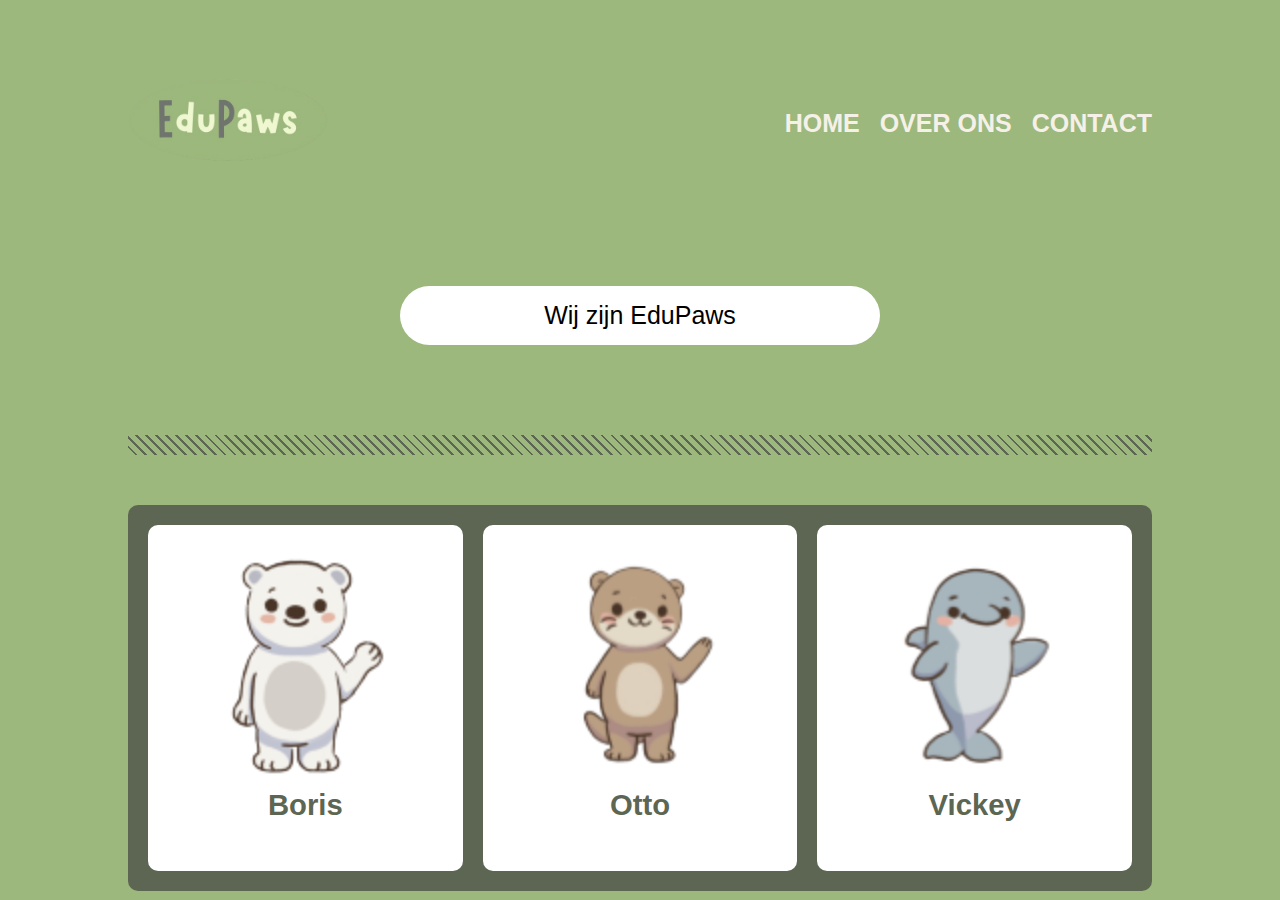
==== index.html @ 426303c5 "vRsoIn 1" ====
<!DOCTYPE html>
<html lang="en">
  <head>
    <meta charset="UTF-8" />
    <meta name="viewport" content="width=device-width, initial-scale=1.0" />
    <title>EduPaws</title>
    <link rel="icon" type="image/x-icon" href="/img/edupaws.png" />
    <link rel="stylesheet" href="/css/style.css" />
    <link href="https://fonts.cdnfonts.com/css/marykate" rel="stylesheet" />
    <link rel="preconnect" href="https://fonts.googleapis.com" />
    <link rel="preconnect" href="https://fonts.gstatic.com" crossorigin />
    <link
      rel="stylesheet"
      href="https://cdnjs.cloudflare.com/ajax/libs/font-awesome/6.7.2/css/all.min.css"
    />
    <link
      href="https://fonts.googleapis.com/css2?family=Montserrat:ital,wght@0,100..900;1,100..900&family=Roboto:ital,wght@0,100..900;1,100..900&display=swap"
      rel="stylesheet"
    />
  </head>
  <body>
    <div class="container">
      <header>
        <div class="logo">
          <a href="/">
            <img src="/img/edupaws.png" alt="EduPaws">
        </a>
        </div>
        <nav>
          <ul>
            <li><a href="/">HOME</a></li>
            <li><a href="/about">OVER ONS</a></li>
            <li><a href="/contact">CONTACT</a></li>
          </ul>
        </nav>
      </header>
      <div class="hero">
        <div class="hero-text">Wij zijn EduPaws</div>
      </div>
      <div class="separator"></div>
      <div class="content">
        <div class="content-section" id="section1">
          <a href="/mascottes/boris">
            <img src="/img/borris.png" alt="Boris" />
            <h3>Boris</h3>
          </a>
        </div>
        <div class="content-section" id="section2">
          <a href="/mascottes/otto/">
            <img src="/img/otto.png" alt="Otto" />
            <h3>Otto</h3>
          </a>
        </div>
        <div class="content-section" id="section3">
          <a href="/mascottes/vickey/">
            <img src="/img/vickey.png" alt="Vickey" />
            <h3>Vickey</h3>
          </a>
        </div>
      </div>
    </div>
    <footer></footer>
  </body>
</html>
---- css/style.css ----
:root {
    --color1: #9cb87c;
    --color2: #5c6652;
    --color3: #f5f1e8;
    --borris: #b99178;
    --otto: #fcf8f5;
    --vicky: #87b4d0;
}
body {
    margin: 0;
    padding: 0;
    font-family: "MaryKate", sans-serif;
    font-size: 25px;
    background-color: var(--color1);
    position: relative;
}
.container {
    width: 80%;
    margin: 0 auto;
}
/* Header Styles */
header {
    display: flex;
    justify-content: space-between;
    align-items: center;
    padding: 20px 0;
}
.logo img {
    max-width: 200px;
    height: auto;
}
/* Navigation */
nav ul {
    display: flex;
    list-style: none;
    padding: 0;
    margin: 0;
}
nav ul li {
    margin-left: 20px;
}
nav ul li a {
    color: var(--color3);
    text-decoration: none;
    font-weight: bold;
}
/* Hero Section */
.hero {
    text-align: center;
    padding: 40px 0;
}
.hero-text {
    background-color: white;
    border-radius: 50px;
    padding: 15px;
    max-width: 450px;
    margin: 0 auto;
}
/* Separator */
.separator {
    height: 20px;
    background: repeating-linear-gradient(
        45deg,
        transparent,
        transparent 5px,
        var(--color2) 5px,
        var(--color2) 7px
    );
    margin: 50px 0;
}
/* Content Area */
.content {
    background-color: var(--color2);
    padding: 20px;
    border-radius: 10px;
    min-height: 300px;
    display: grid;
    grid-template-columns: repeat(3, 1fr);
    gap: 20px;
}
.content-section {
    background-color: white;
    border-radius: 10px;
    padding: 20px;
    text-align: center;
}
.content img {
    width: 160px;
    display: block;
    margin: 0 auto;
}
.content h3 {
    margin-top: 10px;
    color: var(--color2);
}
.content a {
    text-decoration: none;
}
/* Contact Area */
.contact {
    background-color: var(--color2);
    padding: 20px;
    border-radius: 10px;
    min-height: 325px;
    width: 100%;
    display: grid;
    grid-template-columns: repeat(1, 1fr);
    gap: 20px;
}
.contact-section {
    background-color: white;
    border-radius: 10px;
    padding: 20px;
    text-align: center;
}
.contact-section h2 {
    color: var(--color2);
    margin-top: 0;
    margin-bottom: 15px;
}
.contact-text {
    text-align: left;
    line-height: 1.6;
    color: var(--color2);
    font-size: 18px;
}
.contact-text p {
    margin-bottom: 15px;
}
.socials {
    display: flex;
    gap: 5px;
    flex-direction: column;
    color: var(--color2);
}
.socials p {
    font-size: 15px;
}
.socials a {
    text-decoration: none;
    color: var(--color2);
}

.error {
    font-family: sans-serif;
    text-align: center;
}

.error h1 {
    font-size: 25px;
}


@media screen and (max-width: 768px) {
    body {
        font-size: 20px;
    }
    
    .container {
        width: 95%;
    }
    
    header {
        flex-direction: column;
        text-align: center;
    }
    
    .logo img {
        max-width: 150px;
        margin-bottom: 15px;
    }
    
    nav ul {
        justify-content: center;
    }
    
    nav ul li {
        margin: 0 10px;
    }
    
    .hero-text {
        max-width: 90%;
        padding: 10px;
    }
    
    .content {
        grid-template-columns: 1fr;
        gap: 15px;
    }
    
    .content img {
        width: 120px;
    }
    
    .contact {
        grid-template-columns: 1fr;
        gap: 15px;
    }
    
    .contact-section {
        padding: 15px;
    }
    
    .contact-text {
        font-size: 16px;
    }
    
    .paw-decoration {
        display: none;
    }
}

@media screen and (max-width: 480px) {
    body {
        font-size: 18px;
    }
    
    .logo img {
        max-width: 120px;
    }
    
    nav ul {
        flex-direction: column;
        align-items: center;
        gap: 10px;
    }
    
    nav ul li {
        margin: 5px 0;
    }
    
    .hero {
        padding: 20px 0;
    }
    
    .separator {
        margin: 30px 0;
    }
    
    .contact-section h2 {
        font-size: 22px;
    }
    
    .contact-text {
        font-size: 15px;
    }
}
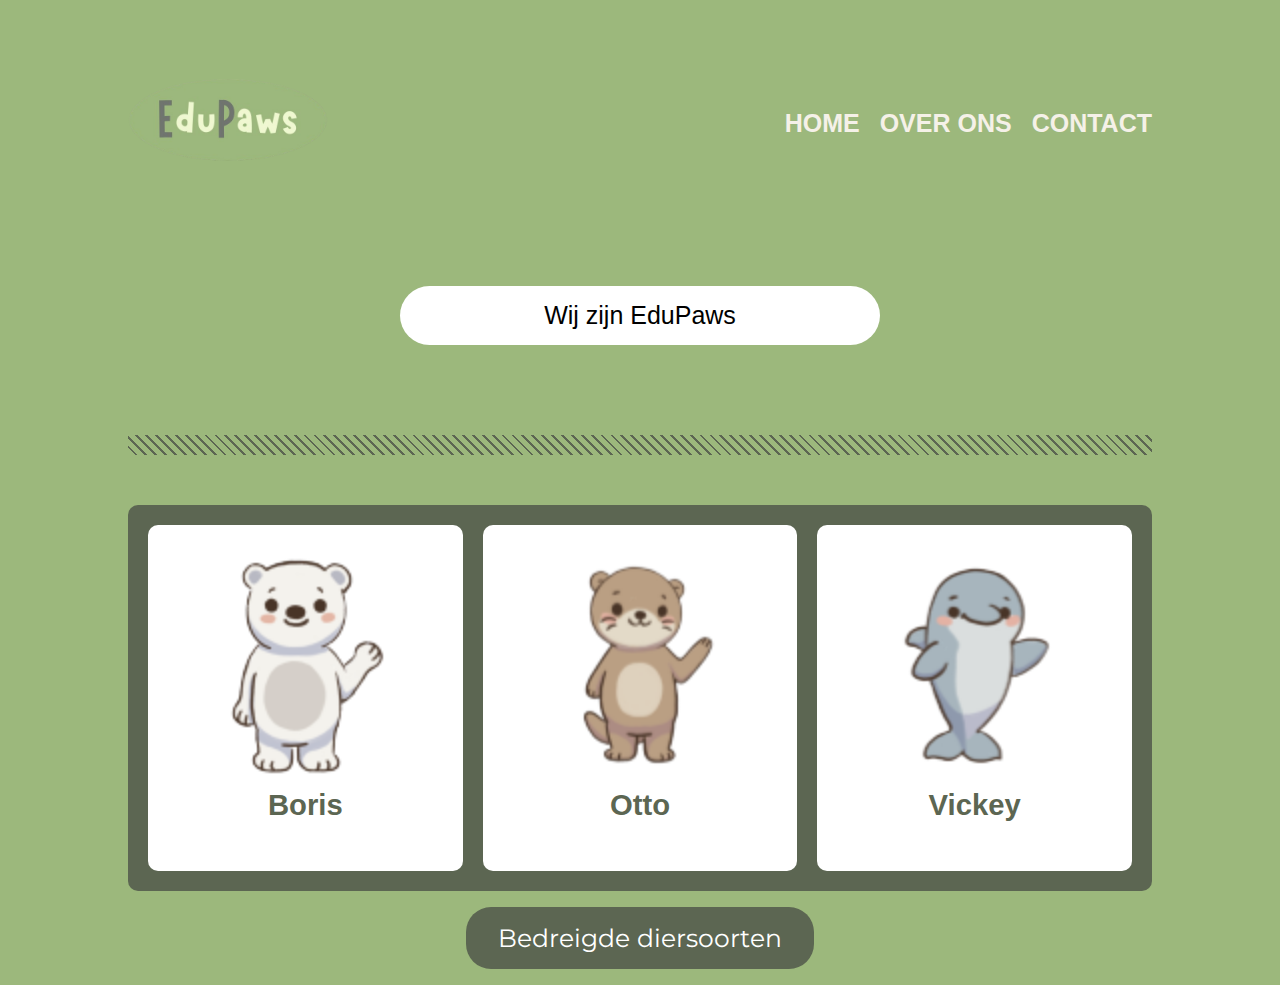
==== commit 9b4cae0e: "fasfasfasfasfasfasfafs" ====
--- a/index.html
+++ b/index.html
@@ -5,7 +5,7 @@
     <meta name="viewport" content="width=device-width, initial-scale=1.0" />
     <title>EduPaws</title>
     <link rel="icon" type="image/x-icon" href="/img/edupaws.png" />
-    <link rel="stylesheet" href="/css/style.css" />
+    <link rel="stylesheet" href="/css/style.css"/>
     <link href="https://fonts.cdnfonts.com/css/marykate" rel="stylesheet" />
     <link rel="preconnect" href="https://fonts.googleapis.com" />
     <link rel="preconnect" href="https://fonts.gstatic.com" crossorigin />
@@ -58,6 +58,9 @@
           </a>
         </div>
       </div>
+      <div class="button-container">
+        <a href="/bedreigd/" class="endangered-button">Bedreigde diersoorten</a>
+      </div>
     </div>
     <footer></footer>
   </body>
--- a/css/style.css
+++ b/css/style.css
@@ -104,9 +104,21 @@
     min-height: 325px;
     width: 100%;
     display: grid;
+    grid-template-columns: repeat(2, 1fr);
+    gap: 20px;
+}
+
+.about {
+    background-color: var(--color2);
+    padding: 20px;
+    border-radius: 10px;
+    min-height: 325px;
+    width: 100%;
+    display: grid;
     grid-template-columns: repeat(1, 1fr);
     gap: 20px;
 }
+
 .contact-section {
     background-color: white;
     border-radius: 10px;
@@ -118,6 +130,19 @@
     margin-top: 0;
     margin-bottom: 15px;
 }
+
+.about-section {
+    background-color: white;
+    border-radius: 10px;
+    padding: 20px;
+    text-align: center;
+}
+.about-section h2 {
+    color: var(--color2);
+    margin-top: 0;
+    margin-bottom: 15px;
+}
+
 .contact-text {
     text-align: left;
     line-height: 1.6;
@@ -150,6 +175,32 @@
     font-size: 25px;
 }
 
+.endangered {
+    height: 150px;
+    display: flex;
+    justify-content: center;
+}
+
+.button-container {
+    text-align: center;
+    margin: 2rem 0;
+}
+
+.endangered-button {
+    padding: 1rem 2rem;
+    height: 25px;
+    width: 300px;
+    background-color: var(--color2);
+    color: white;
+    text-decoration: none;
+    border-radius: 25px;
+    font-family: 'Montserrat', sans-serif;
+    transition: background-color 0.3s ease;
+}
+
+.endangered-button:hover {
+    background-color: #45a049;
+}
 
 @media screen and (max-width: 768px) {
     body {
@@ -193,6 +244,11 @@
     }
     
     .contact {
+        grid-template-columns: 1fr;
+        gap: 15px;
+    }
+
+    .about {
         grid-template-columns: 1fr;
         gap: 15px;
     }
@@ -241,6 +297,10 @@
         font-size: 22px;
     }
     
+    .about-section h2 {
+        font-size: 22px;
+    }
+
     .contact-text {
         font-size: 15px;
     }
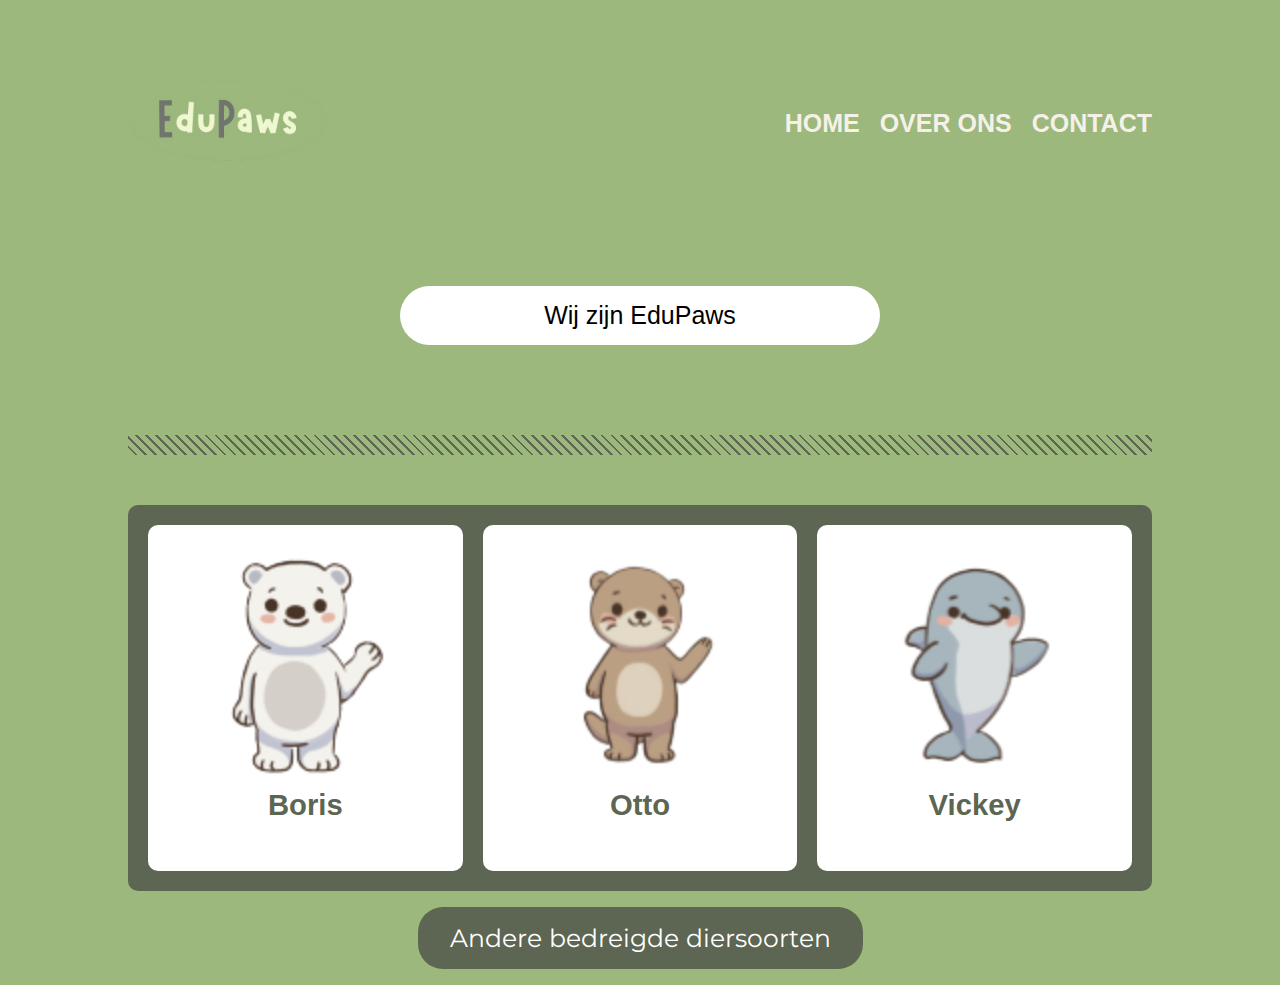
==== commit 1170b795: "Update index.html" ====
--- a/index.html
+++ b/index.html
@@ -59,7 +59,7 @@
         </div>
       </div>
       <div class="button-container">
-        <a href="/bedreigd/" class="endangered-button">Bedreigde diersoorten</a>
+        <a href="/bedreigd/" class="endangered-button">Andere bedreigde diersoorten</a>
       </div>
     </div>
     <footer></footer>
